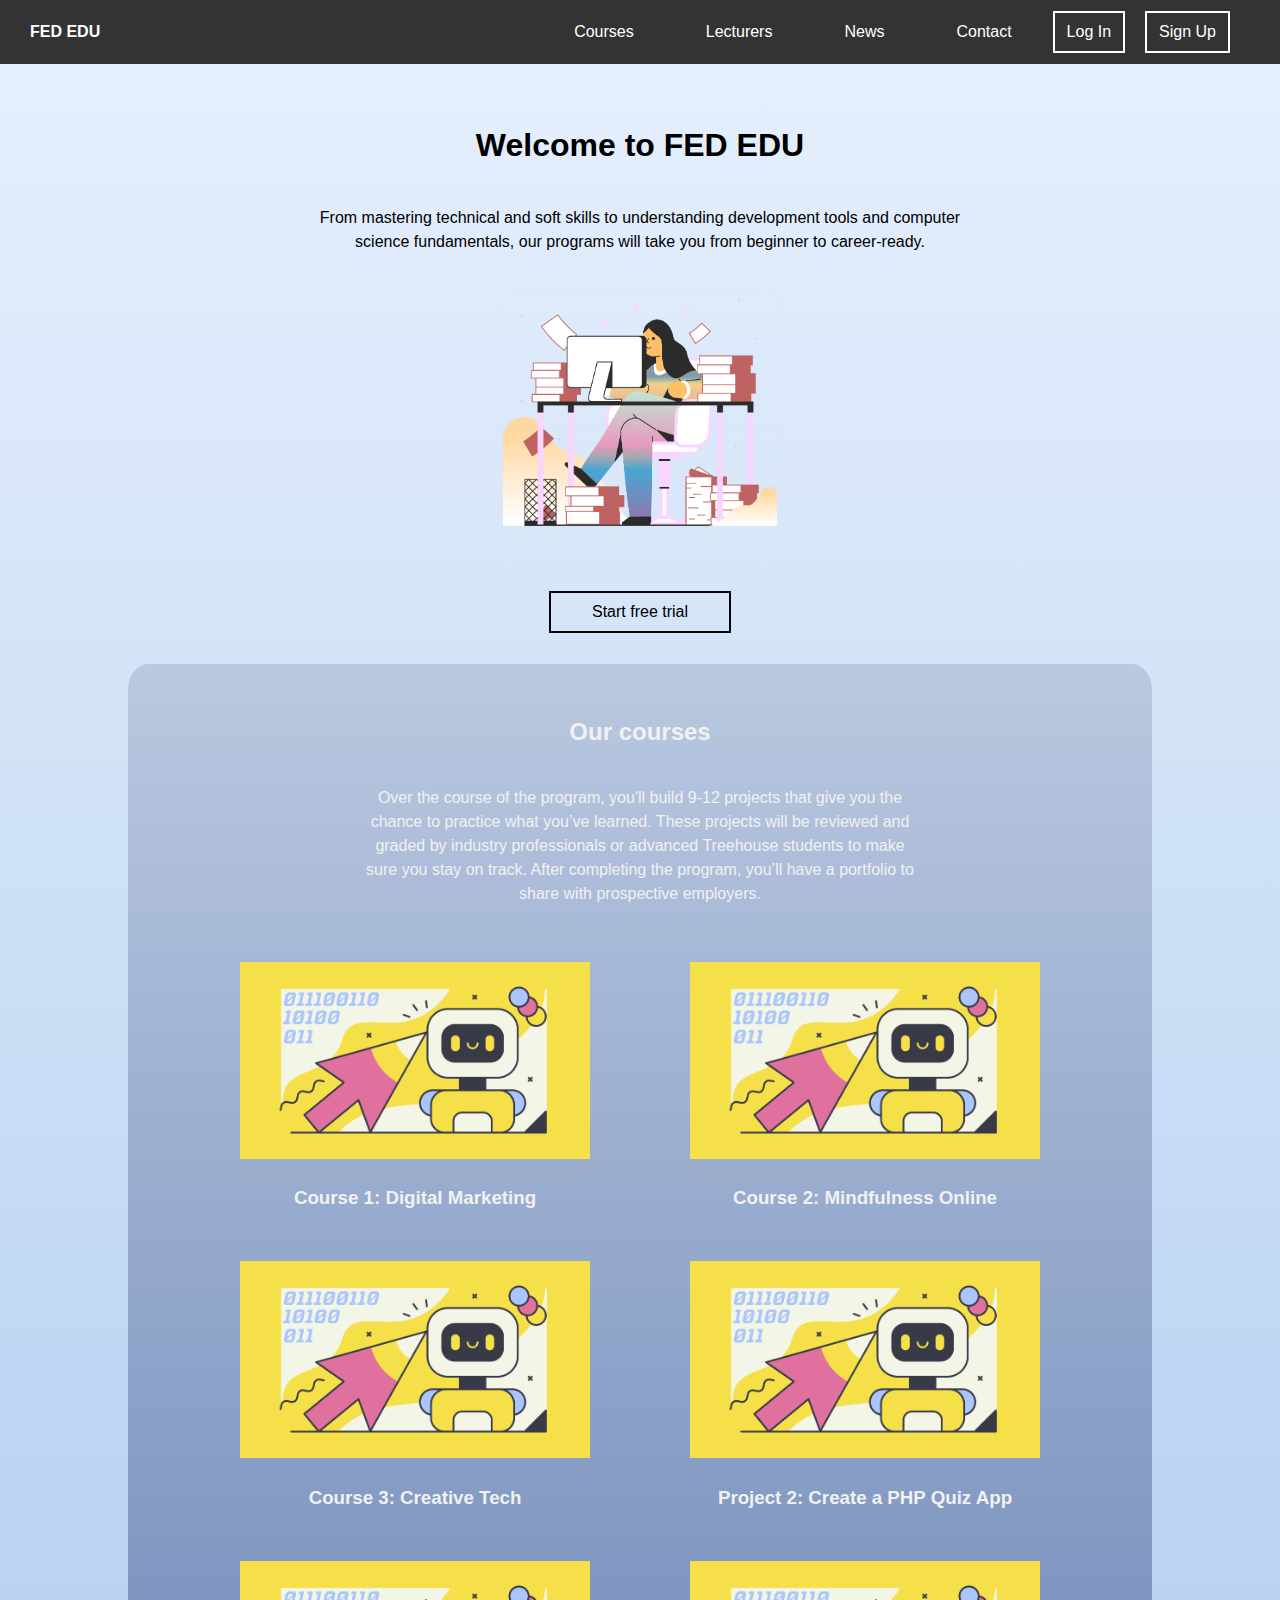
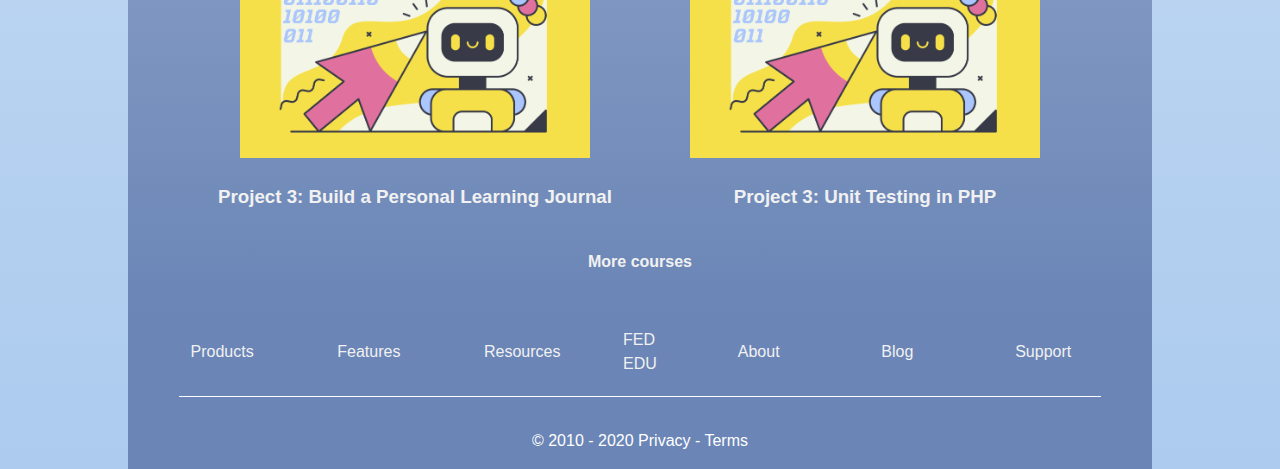
==== Week 2 - Group/index.html @ 35a4e25f "Add files via upload" ====
<!DOCTYPE html>
<!--[if lt IE 7]>      <html class="no-js lt-ie9 lt-ie8 lt-ie7"> <![endif]-->
<!--[if IE 7]>         <html class="no-js lt-ie9 lt-ie8"> <![endif]-->
<!--[if IE 8]>         <html class="no-js lt-ie9"> <![endif]-->
<!--[if gt IE 8]><!--> <html class="no-js"> <!--<![endif]-->
    <head>
        <meta charset="utf-8">
        <meta http-equiv="X-UA-Compatible" content="IE=edge">
        <title>Homepage</title>
        <meta name="description" content="">
        <meta name="viewport" content="width=device-width, initial-scale=1">
        <link rel="stylesheet" href="css/grid.css">
        <link rel="stylesheet" href="css/styles.css">
    </head>





    <body class="grid-container">


            <nav>
                    <div class="logo">
                        FED EDU
                    </div>
        
                    <ul class="list-container">
                        <li class="nav-link"><a href="#">Courses</a></li>
                        <li class="nav-link"><a href="#">Lecturers</a></li>
                        <li class="nav-link"><a href="#">News</a></li>
                        <li class="nav-link"><a href="#">Contact</a></li>
                        <a href="#"><li class="button">Log In</li></a>
                        <a href="#"><li class="button">Sign Up</li></a>
        
        
        
                    </ul>
                    
            </nav>


            <header>

                    <div class="div-container-1">
                        <h1>Welcome to FED EDU</h1>
                        <p class="get-started">From mastering technical and soft skills to understanding development tools and computer science fundamentals, our programs will take you from beginner to career-ready.</p>
                        <img class="python" src="images/education.png" alt="workflow">
                        <a class="trial-button" href="#">Start free trial</a>
                        
                    </div>
        
        
                </header>  

                <section class="section-3">

                        <div class="course-plan">
            
                            <h2>Our courses </h2>
                            <p class="get-started">Over the course of the program, you'll build 9-12 projects that give you the chance to practice what you’ve learned. These projects will be reviewed and graded by industry professionals or advanced Treehouse students to make sure you stay on track. After completing the program, you’ll have a portfolio to share with prospective employers.</p>
            
                        </div>

                        <div class="course-images">
            
                                <div class="course-text">
                                        <a href="Projects/Dipak/dipak.html"><img class="python" src="images/robots.png">
                                        <h3>Course 1: Digital Marketing</h3></a>
                
                                </div>
                
                                <div class="course-text">
                                        <a href="Projects/Essi/index.html"><img class="python" src="images/robots.png">
                                        <h3>Course 2: Mindfulness Online</h3></a>
                                </div>
                            </div>
            
                        <div class="course-images">
            
                            <div class="course-text">
                                    <a href="Projects/Quena/index3.html"><img class="python" src="images/robots.png">
                                    <h3>Course 3: Creative Tech</h3></a>
            
                            </div>
            
                            <div class="course-text">
                                    <a href="#"><img class="python" src="images/robots.png">
                                    <h3>Project 2: Create a PHP Quiz App</h3></a>
                            </div>
                        </div>
            
                        <div class="course-images">
            
                            <div class="course-text">
                                    <a href="#"><img class="python" src="images/robots.png">
                                    <h3>Project 3: Build a Personal Learning Journal</h3></a>
            
                            </div>
            
                            <div class="course-text">
                                <a href="#"><img class="python" src="images/robots.png">
                                <h3>Project 3: Unit Testing in PHP</h3></a>
            
                        </div>

                        
                            
            
                        </div>
            
                        <div class="learn-more">
                            <a class="link" href="#"><p>More courses</p></a>
                        </div>
            
                    </section>


                    <footer>
            
                            <div class="footer-links">
                
                                <ul>
                                    <li><a class="link" href="#">Products</a></li>
                                    <li><a class="link" href="#">Features</a></li>
                                    <li><a class="link" href="#">Resources</a></li>
                                </ul>
                
                                <a>FED EDU</a>
                
                                <ul>
                                    <li><a class="link" href="#">About</a></li>
                                    <li><a class="link" href="#">Blog</a></li>
                                    <li><a class="link" href="#">Support</a></li>
                                </ul>
                            </div>
                
                            <div class="footer-border">
                
                                <p class="border"></p>
                
                
                            </div>
                
                
                            <div class="copyright">
                
                                <p>&copy; 2010 - 2020 Privacy - Terms</p>
                
                            </div>
                
                
                        </footer>
                




    </body>
</html>
---- Week 2 - Group/css/grid.css ----
.grid-container {
    display: grid;
    grid-template-columns: 0.5fr 4fr 0.5fr;
    grid-template-rows: 64px 600px auto auto;
    grid-template-areas: 
    "nav nav nav"
    "header header header"
    "... section-2 ..."
    "... section-1 ..."
    "... section-3 ..."
    "... footer ...";

}


nav {
    grid-area: nav;

}

header {
    grid-area: header;

}
.section-3 {
    grid-area: section-3;
}

footer {
    grid-area: footer;


}
---- Week 2 - Group/css/styles.css ----
* {
    box-sizing: border-box;
}

body {
    font-family: 'Roboto', sans-serif;
    min-height: 100vh;
    margin: 0;
    background-color: #fff;
    text-decoration: none;
    line-height: 1.5;
    background-image: linear-gradient(to top, #accbee 0%, #e7f0fd 100%);
    

}

a {
    text-decoration: none;
    color: inherit;
}

p {
    line-height: 1.5;
}

/*=======================
        NAV    
=======================*/

nav {
    display: flex;
    width: 100%;
    justify-content: space-between;
    align-items: center;
    padding-left: 30px;
    padding-right: 30px;
    color: white;
    background-color: #333333;
    
}

nav ul {
    display: flex;
    list-style: none;
    text-decoration: none;
    justify-content: space-between;
    align-items: center;



}

nav ul a {
    text-decoration: none;
    color: inherit;

}



.nav-link {
    padding-right: 30px;
    padding-left: 30px;
    margin-right: 10px;
    border-left: 1px solid transparent;
    border-right: 1px solid transparent;
}

.nav-link:hover {
    border-left: 1px solid;
    border-right: 1px solid;
}

.button {
    border: 2px solid;
    margin-right: 20px;
    padding: 7px 12px 7px 12px;   
}

.button:hover {
    background-color: #3292A8;
    transition: 0.5s;
}

.logo {
    font-weight: bold;
}

/*=======================
        HEADER   
=======================*/

header {
    display: flex;
    justify-content: space-around;
    width: 100%;
}

.div-container-1 {
    display: flex;
    flex-direction: column;
    justify-content: center;
    align-content: center;
    align-items: center;
    text-align: center;
    padding-top: 35px;
    padding-bottom: 30px;
}

.div-container-1 img {

    height: 60%;
    padding-bottom: 10px;
}


.trial-button {
    text-decoration: none;
    color: inherit;
    border: 2px solid;
    padding: 7px 0px 7px 0px;
    width: 15%;
}

.trial-button:hover {
    background-color: #3292A8;
    color: white;
    transition: 0.5s;
    border-color: black;
}

.get-started {
    width: 55%;

}


/*=======================
        Section 3    
=======================*/



.section-3 {
    display: flex;
    align-items: center;
    align-content: center;
    background-color: #333333;
    color: #f1f1f1;
    flex-direction: column;
    background-image: linear-gradient(to top, #6a85b6 0%, #bac8e0 100%);
    border-top-left-radius: 2%;
    border-top-right-radius: 2%;
}

.course-plan {
    display: flex;
    flex-direction: column;
    justify-content: center;
    align-content: flex-start;
    align-items: center;
    padding-top: 30px;
    padding-bottom: 30px;
    text-align: center;
}

.course-images {

    display: flex;
    flex-direction: row;
    justify-content: center;
    padding: 10px 40px 20px;
    text-align: left;
    border-radius: 6px;
    line-height: 1.5;
    flex-wrap: wrap;
}

.course-images img {
    padding-left: 25px;
    padding-right: 25px;
    max-width: 400px;
}

.course-text {
    display: flex;
    flex-direction: column;
    align-items: space-between;
    padding-left: 25px;
    padding-right: 25px;
    justify-content: center;
    text-align: center;
}

.learn-more {

    font-weight: bold;
    margin-bottom: 50px;
    padding-left: 30px;
    padding-right: 30px;

    
}

.learn-more:hover {
    border-left: 1px solid;
    border-right: 1px solid;
}

.learn-more p {
    margin: 0;

}

/*=======================
        Footer   
=======================*/

footer {
    display: flex;
    flex-direction: column;
    align-content: flex-end;
    justify-content: center;
    background-color: #6a85b6;

}

.footer-links {
    display: flex;
    flex-direction: row;
    align-items: center;
    color: #f1f1f1;
    width: 100%;
}

.footer-links ul {
    display: flex;
    flex-direction: row;
    justify-content: space-evenly;
    list-style-type: none;
    width: 100%;
    padding: 0;
}

.footer-links ul li a {

    padding-left: 20px;
    padding-right: 20px;
    border-left: 1px solid transparent;
    border-right: 1px solid transparent;
    display: block;
}

.footer-links ul li a:hover {

    
    border-left: 1px solid;
    border-right: 1px solid;
}

.dash {
    color: white;
    
}

.footer-border {
    display: flex;
    justify-content: center;
}

.border {
    border-bottom: 1px solid;
    width: 90%;
    border-color: white;
}
.copyright {
    display: flex;
    justify-content: center;
    color: white;
}
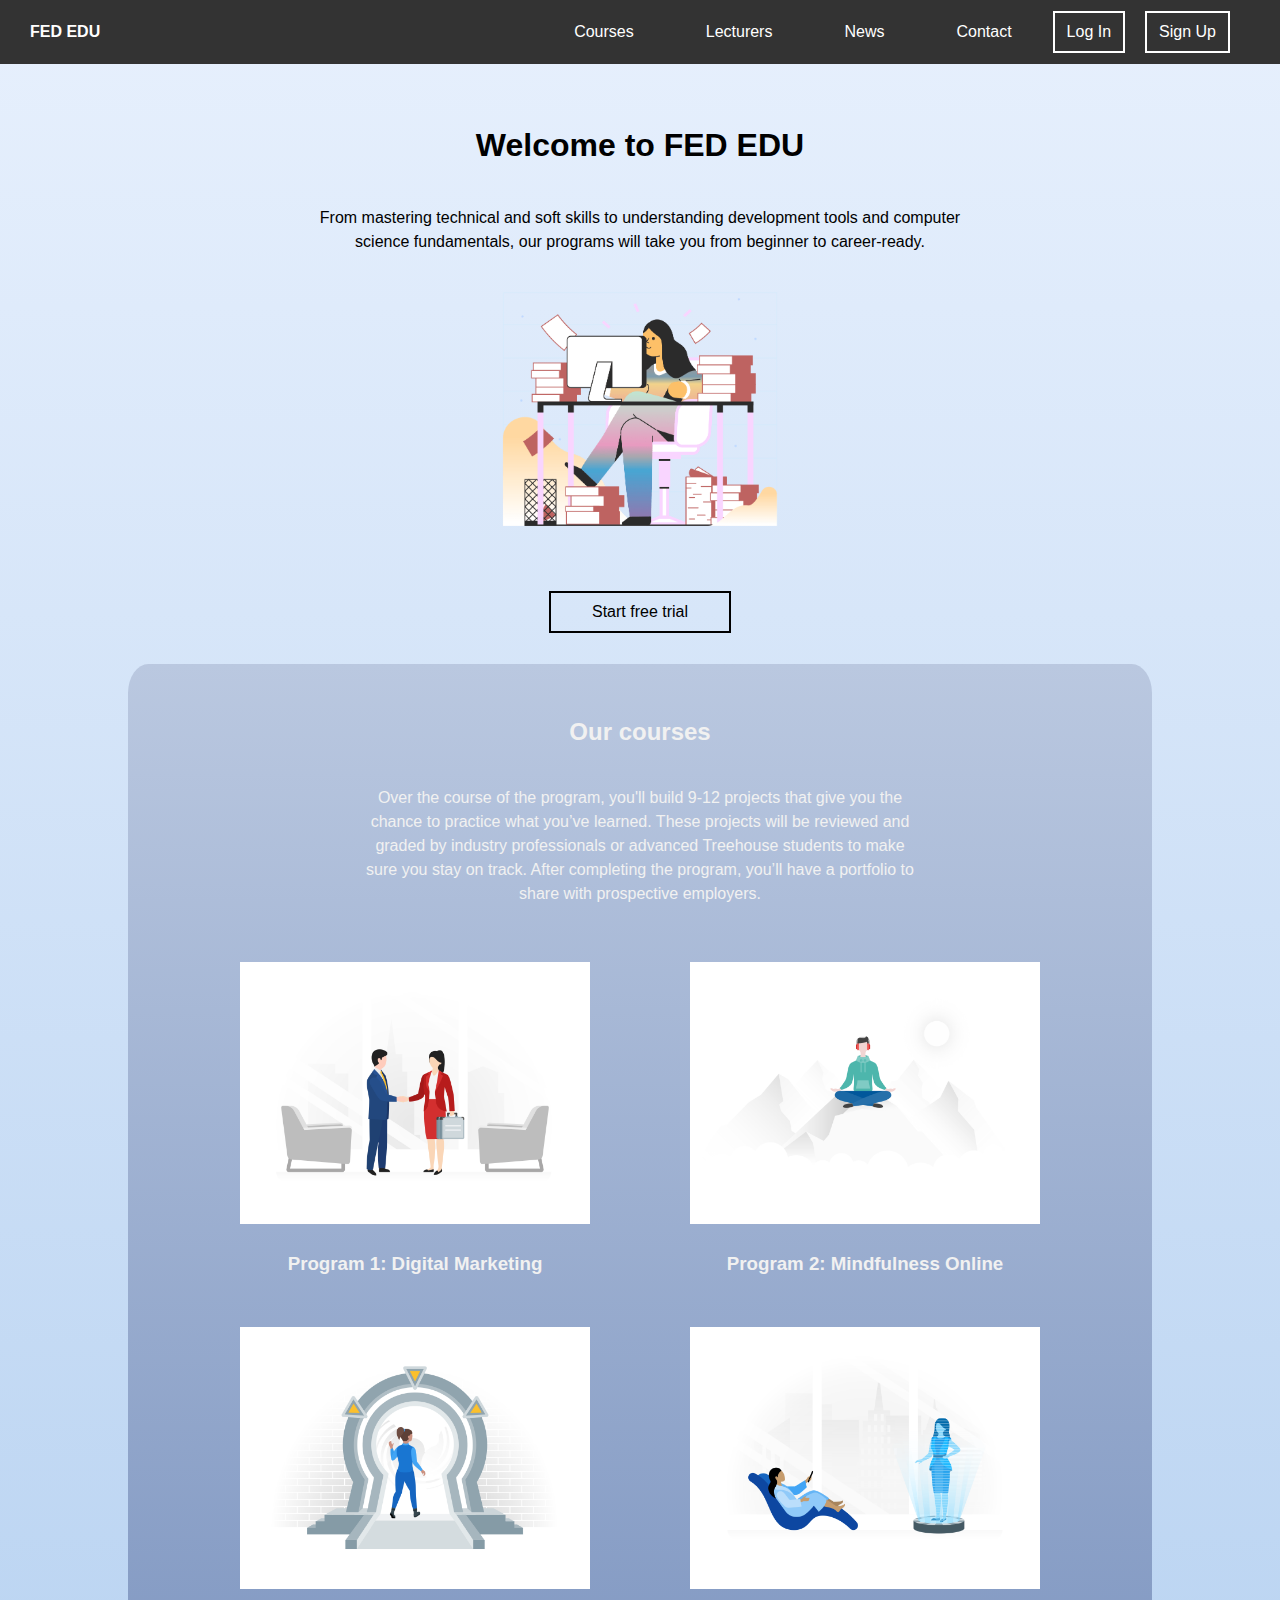
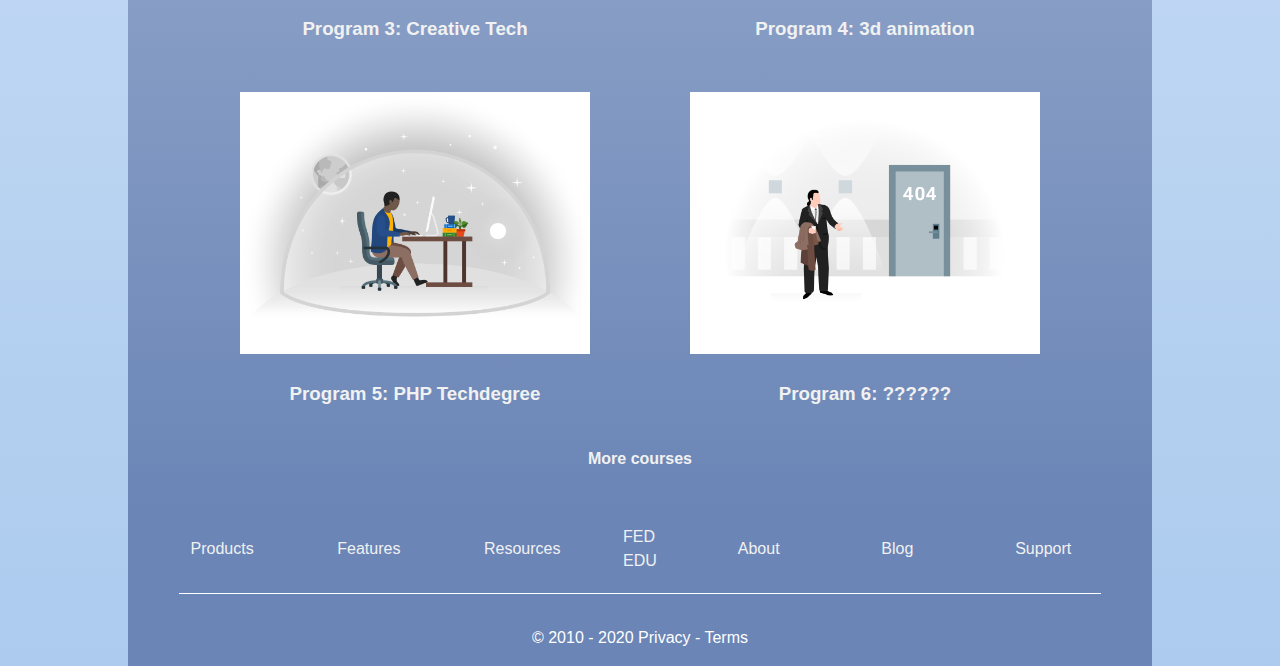
==== commit 35e0227e: "Add files via upload" ====
--- a/Week 2 - Group/index.html
+++ b/Week 2 - Group/index.html
@@ -44,7 +44,7 @@
 
                     <div class="div-container-1">
                         <h1>Welcome to FED EDU</h1>
-                        <p class="get-started">From mastering technical and soft skills to understanding development tools and computer science fundamentals, our programs will take you from beginner to career-ready.</p>
+                        <p class="get-started intro-p">From mastering technical and soft skills to understanding development tools and computer science fundamentals, our programs will take you from beginner to career-ready.</p>
                         <img class="python" src="images/education.png" alt="workflow">
                         <a class="trial-button" href="#">Start free trial</a>
                         
@@ -65,42 +65,42 @@
                         <div class="course-images">
             
                                 <div class="course-text">
-                                        <a href="Projects/Dipak/dipak.html"><img class="python" src="images/robots.png">
-                                        <h3>Course 1: Digital Marketing</h3></a>
+                                        <a href="Projects/Dipak/dipak.html"><img class="python rounded" src="images/fogg-payment-processed-1.png">
+                                        <h3>Program 1: Digital Marketing</h3></a>
                 
                                 </div>
                 
                                 <div class="course-text">
-                                        <a href="Projects/Essi/index.html"><img class="python" src="images/robots.png">
-                                        <h3>Course 2: Mindfulness Online</h3></a>
+                                        <a href="Projects/Essi/index.html"><img class="python rounded" src="images/fogg-unsubscribed-1.png">
+                                        <h3>Program 2: Mindfulness Online</h3></a>
                                 </div>
                             </div>
             
                         <div class="course-images">
             
                             <div class="course-text">
-                                    <a href="Projects/Quena/index3.html"><img class="python" src="images/robots.png">
-                                    <h3>Course 3: Creative Tech</h3></a>
+                                    <a href="Projects/Quena/index3.html"><img class="python rounded" src="images/fogg-5.png">
+                                    <h3>Program 3: Creative Tech</h3></a>
             
                             </div>
             
                             <div class="course-text">
-                                    <a href="#"><img class="python" src="images/robots.png">
-                                    <h3>Project 2: Create a PHP Quiz App</h3></a>
+                                    <a href="#"><img class="python rounded" src="images/fogg-online-shopping.png">
+                                    <h3>Program 4: 3d animation</h3></a>
                             </div>
                         </div>
             
                         <div class="course-images">
             
                             <div class="course-text">
-                                    <a href="#"><img class="python" src="images/robots.png">
-                                    <h3>Project 3: Build a Personal Learning Journal</h3></a>
+                                    <a href="Projects/Jakob/index.html"><img class="python rounded" src="images/workflow.png">
+                                    <h3>Program 5: PHP Techdegree</h3></a>
             
                             </div>
             
                             <div class="course-text">
-                                <a href="#"><img class="python" src="images/robots.png">
-                                <h3>Project 3: Unit Testing in PHP</h3></a>
+                                <a href="dasdasdas"><img class="python rounded" src="images/fogg-page-not-found-1.png">
+                                <h3>Program 6: ??????</h3></a>
             
                         </div>
 
